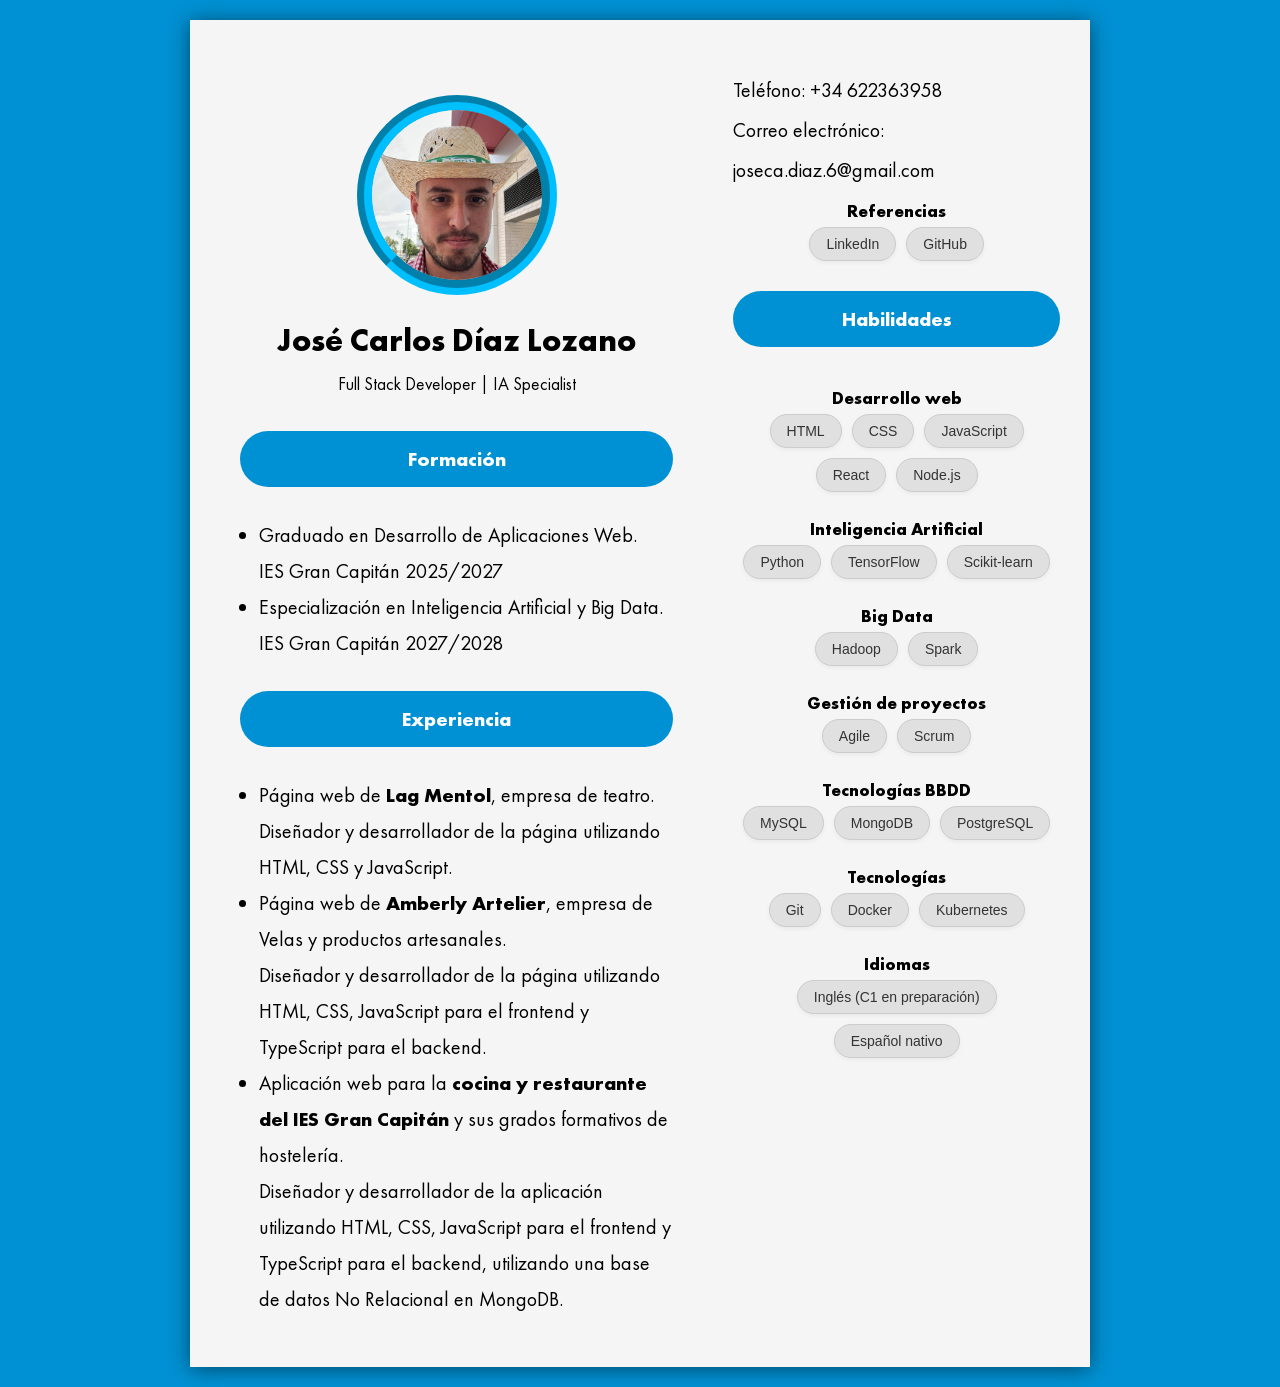
==== index.html @ 6bebbe93 "ahora es index html" ====
<!DOCTYPE html>
<html lang="es">
<head>
    <meta charset="UTF-8">
    <meta name="viewport" content="width=device-width, initial-scale=1.0">
    <link rel="stylesheet" href="stylecv.css">
    <title>CV Jose Carlos</title>
</head>
<body>
    <div class="container">
        <div class="Izquierda">
            <div class="foto">
                <img src="foto.jpeg" alt="Foto de Jose Carlos">
            </div>
            <div id="nombre">
                <h1>José Carlos Díaz Lozano</h1>
                <p>Full Stack Developer | IA Specialist</p>
            </div>

            <h2>Formación</h2>
            <ul>
                <li>Graduado en Desarrollo de Aplicaciones Web.<br>
                    IES Gran Capitán 2025/2027</li>
                <li>Especialización en Inteligencia Artificial y Big Data.<br>
                    IES Gran Capitán 2027/2028</li>
            </ul>

            <h2>Experiencia</h2>
            <ul>
                <li>Página web de <strong>Lag Mentol</strong>, empresa de teatro.<br>
                    Diseñador y desarrollador de la página utilizando HTML, CSS y JavaScript.</li>
                <li>Página web de <strong>Amberly Artelier</strong>, empresa de Velas y productos artesanales.<br>
                    Diseñador y desarrollador de la página utilizando HTML, CSS, JavaScript para el frontend y TypeScript para el backend.</li>
                <li>Aplicación web para la <strong>cocina y restaurante del IES Gran Capitán</strong> y sus grados formativos de hostelería.<br>
                    Diseñador y desarrollador de la aplicación utilizando HTML, CSS, JavaScript para el frontend y TypeScript para el backend,
                    utilizando una base de datos No Relacional en MongoDB.</li>
            </ul>
        </div>

        <div class="Derecha">
            <div id="referencias">
                <p>Teléfono: +34 622363958</p>
                <p>Correo electrónico: joseca.diaz.6@gmail.com</p>
                <h3>Referencias</h3>
                <ul class="lista-capsulas">
                    <li><a href="https://www.linkedin.com/in/josé-carlos-díaz-lozano-6a3799207/">LinkedIn</a></li>
                    <li><a href="https://github.com/Jockpls">GitHub</a></li>
                </ul>
            </div>

            <h2>Habilidades</h2>
            <h3>Desarrollo web</h3>
            <ul class="lista-capsulas">
                <li>HTML</li>
                <li>CSS</li>
                <li>JavaScript</li>
                <li>React</li>
                <li>Node.js</li>
            </ul>
            <h3>Inteligencia Artificial</h3>
            <ul class="lista-capsulas">
                <li>Python</li>
                <li>TensorFlow</li>
                <li>Scikit-learn</li>
            </ul>
            <h3>Big Data</h3>
            <ul class="lista-capsulas">
                <li>Hadoop</li>
                <li>Spark</li>
            </ul>
            <h3>Gestión de proyectos</h3>
            <ul class="lista-capsulas">
                <li>Agile</li>
                <li>Scrum</li>
            </ul>
            <h3>Tecnologías BBDD</h3>
            <ul class="lista-capsulas">
                <li>MySQL</li>
                <li>MongoDB</li>
                <li>PostgreSQL</li>
            </ul>
            <h3>Tecnologías</h3>
            <ul class="lista-capsulas">
                <li>Git</li>
                <li>Docker</li>
                <li>Kubernetes</li>
            </ul>
            <h3>Idiomas</h3>
            <ul class="lista-capsulas">
                <li>Inglés (C1 en preparación)</li>
                <li>Español nativo</li>
            </ul>
        </div>
    </div>
</body>
</html>
---- stylecv.css ----
@font-face {
    font-family: "FuturaPT";
    src: url("fonts/futura-pt/FuturaPT-Book.ttf") format("truetype");
    font-weight: 500;
    font-style: normal;
}

@font-face {
    font-family: "FuturaPT";
    src: url("fonts/futura-pt/FuturaPT-Bold.ttf") format("truetype");
    font-weight: 650;
    font-style: normal;
}

@font-face {
    font-family: "FuturaPT";
    src: url("fonts/futura-pt/FuturaPT-Light.ttf") format("truetype");
    font-weight: 300;
    font-style: normal;
}

* {
    box-sizing: border-box;
    margin: 0;
    padding: 0;
}

body {
    font-family: "FuturaPT", sans-serif;
    font-weight: 500;
    font-size: 20px;
    background-color: #0091d4;
    min-height: 100vh;
    padding: 20px;
}

.container {
    background-color: #f5f5f5;
    max-width: 900px;
    width: 100%;
    margin: 0 auto;
    min-height: auto;
    padding: 20px;
    box-shadow: 0 2px 20px rgba(0, 0, 0, 0.5);
    display: flex;
    flex-wrap: wrap;
    justify-content: space-between;
    align-items: flex-start;
    gap: 20px;
}

#nombre {
    text-align: center;
}

#nombre h1 {
    font-size: clamp(1.5rem, 4vw, 2rem);
}

#nombre p {
    font-size: clamp(0.95rem, 2.5vw, 1.1rem);
    margin-top: 8px;
}

#referencias h3 {
    font-weight: 700;
    text-align: center;
}

.foto {
    width: min(200px, 60vw);
    height: min(200px, 60vw);
    border-radius: 50%;
    overflow: hidden;
    margin: 25px auto;
    border: 15px groove deepskyblue;
}

.foto img {
    width: 100%;
    height: 100%;
    object-fit: cover;
}

.Izquierda {
    flex: 2 1 320px;
    padding: 30px;
    text-align: left;
}

.Izquierda p,
.Izquierda li {
    line-height: 1.8;
}

.Derecha {
    flex: 1 1 260px;
    padding: 30px 10px;
    text-align: left;
}

.Derecha p {
    line-height: 2;
}

h2 {
    text-align: center;
    background: #0091d4;
    padding: 15px;
    color: #fff;
    margin: 30px 0;
    font-size: clamp(1rem, 2.5vw, 1.25rem);
    border-radius: 50px;
}

h3 {
    text-align: center;
    padding-top: 10px;
    padding-bottom: 5px;
    font-size: clamp(0.95rem, 2vw, 1.1rem);
}

.lista-capsulas {
    list-style-type: none;
    padding: 0;
    margin: 0 0 16px;
    display: flex;
    flex-wrap: wrap;
    gap: 10px;
    justify-content: center;
}

.lista-capsulas li {
    background-color: #e0e0e0;
    color: #333333;
    padding: 8px 16px;
    border-radius: 50px;
    font-family: sans-serif;
    font-size: 14px;
    border: 1px solid #cccccc;
    box-shadow: 0 2px 4px rgba(0, 0, 0, 0.05);
}

.lista-capsulas a {
    color: #333333;
    text-decoration: none;
}

.lista-capsulas a:hover {
    color: #0091d4;
}

ul {
    padding-left: 1.2rem;
}

@media screen and (max-width: 768px) {
    body {
        padding: 12px;
    }

    .container {
        flex-direction: column;
        padding: 16px;
    }

    .Izquierda,
    .Derecha {
        flex: 1 1 100%;
        padding: 16px;
    }

    h2 {
        margin: 20px 0;
        padding: 12px;
    }

    .foto {
        border-width: 10px;
    }
}

@media screen and (max-width: 480px) {
    body {
        font-size: 16px;
        padding: 8px;
    }

    .lista-capsulas li {
        font-size: 12px;
        padding: 6px 12px;
    }
}
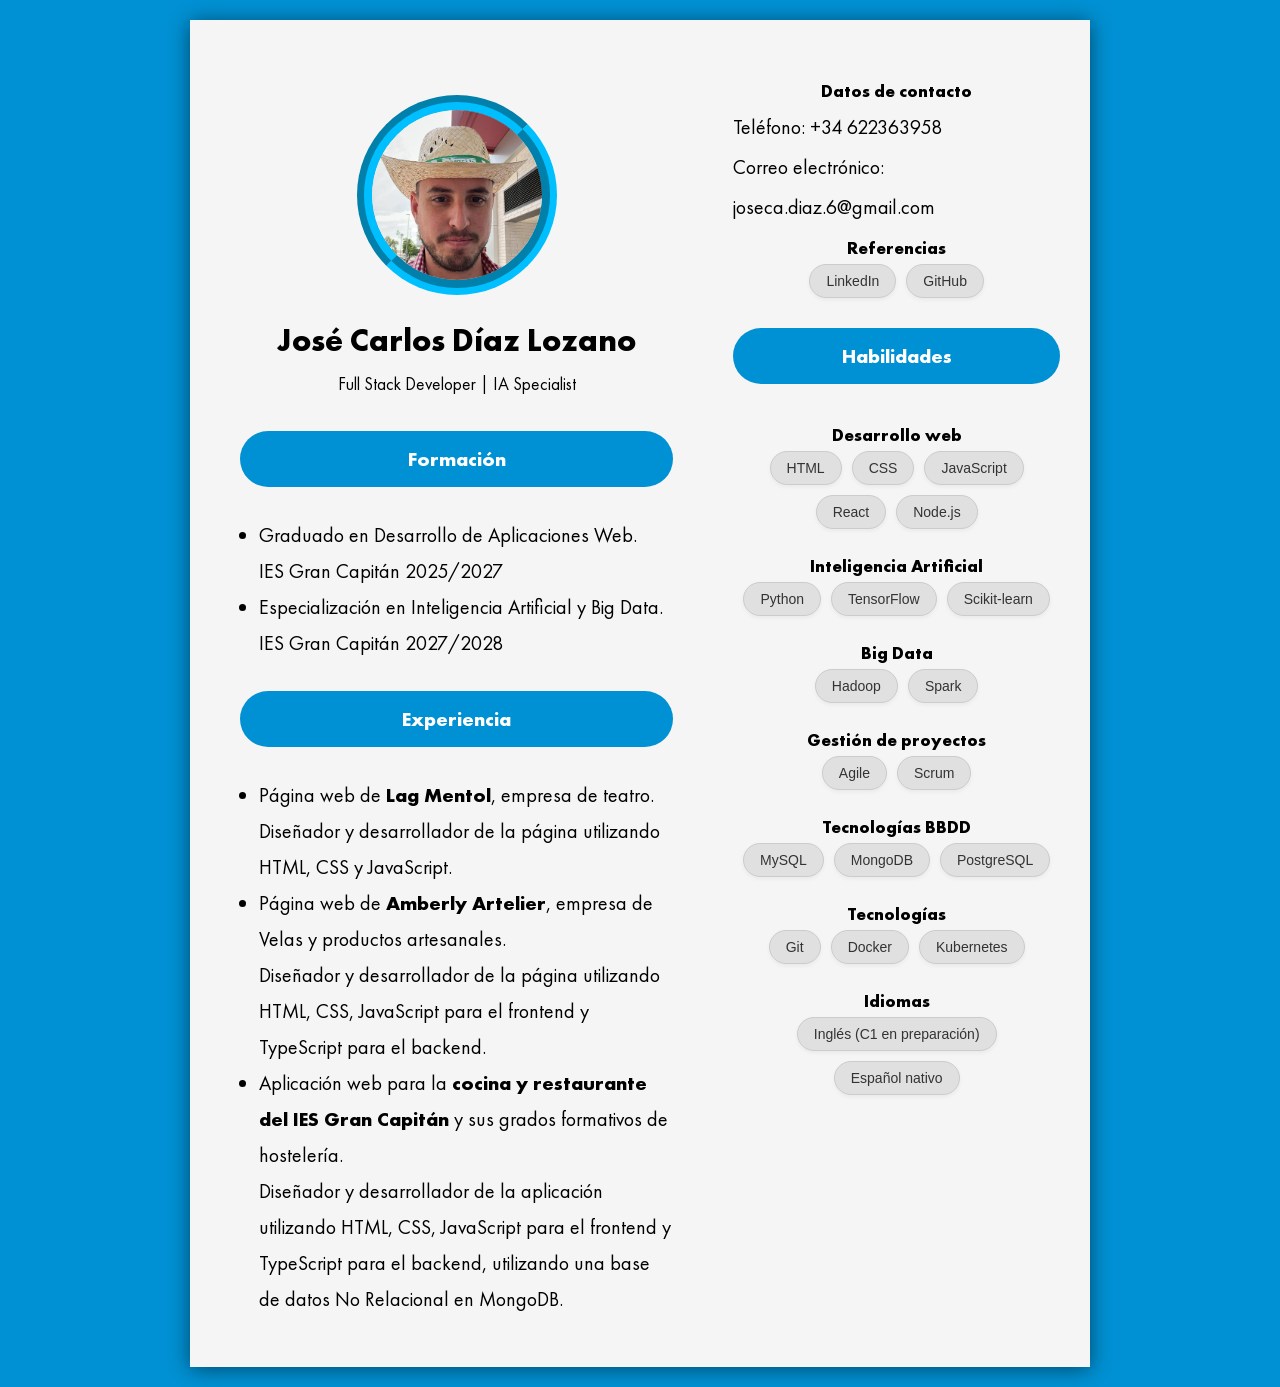
==== commit e94c50cc: "Añadido datos de contacto" ====
--- a/index.html
+++ b/index.html
@@ -39,6 +39,7 @@
 
         <div class="Derecha">
             <div id="referencias">
+                <h3>Datos de contacto</h3>
                 <p>Teléfono: +34 622363958</p>
                 <p>Correo electrónico: joseca.diaz.6@gmail.com</p>
                 <h3>Referencias</h3>
@@ -94,3 +95,4 @@
     </div>
 </body>
 </html>
+
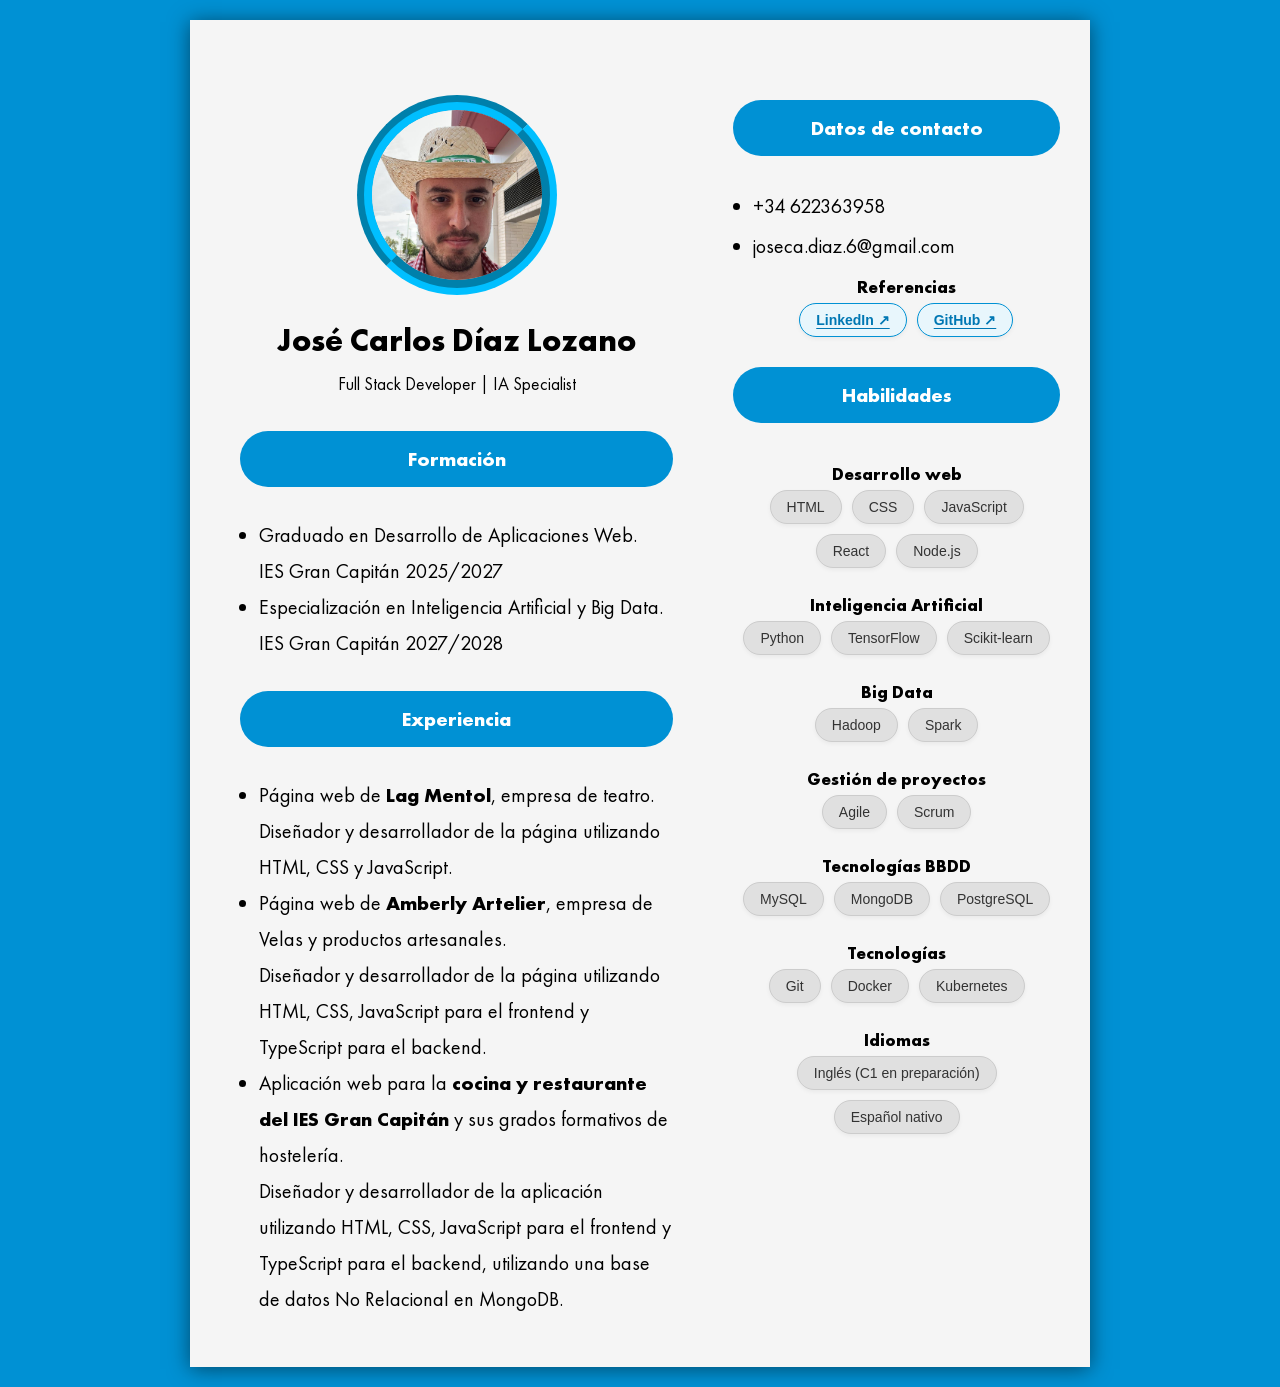
==== commit a45abe32: "Mejora en la visibilidad de los enlaces" ====
--- a/index.html
+++ b/index.html
@@ -39,13 +39,14 @@
 
         <div class="Derecha">
             <div id="referencias">
-                <h3>Datos de contacto</h3>
-                <p>Teléfono: +34 622363958</p>
-                <p>Correo electrónico: joseca.diaz.6@gmail.com</p>
+                <h2>Datos de contacto</h2>
+                <ul>
+                    <li><p>+34 622363958</p></li>
+                    <li><p>joseca.diaz.6@gmail.com</p></li>
                 <h3>Referencias</h3>
-                <ul class="lista-capsulas">
-                    <li><a href="https://www.linkedin.com/in/josé-carlos-díaz-lozano-6a3799207/">LinkedIn</a></li>
-                    <li><a href="https://github.com/Jockpls">GitHub</a></li>
+                <ul class="lista-capsulas lista-enlaces">
+                    <li><a href="https://www.linkedin.com/in/josé-carlos-díaz-lozano-6a3799207/" target="_blank" rel="noopener noreferrer">LinkedIn ↗</a></li>
+                    <li><a href="https://github.com/Jockpls" target="_blank" rel="noopener noreferrer">GitHub ↗</a></li>
                 </ul>
             </div>
 
--- a/stylecv.css
+++ b/stylecv.css
@@ -150,6 +150,30 @@
     color: #0091d4;
 }
 
+.lista-enlaces li {
+    background-color: #e8f6fc;
+    border-color: #0091d4;
+    cursor: pointer;
+    transition: background-color 0.2s, box-shadow 0.2s;
+}
+
+.lista-enlaces a {
+    color: #0077b3;
+    text-decoration: underline;
+    text-underline-offset: 3px;
+    font-weight: 600;
+}
+
+.lista-enlaces li:hover {
+    background-color: #52575a;
+    box-shadow: 0 3px 8px rgba(0, 145, 212, 0.35);
+}
+
+.lista-enlaces li:hover a {
+    color: #fff;
+    text-decoration: none;
+}
+
 ul {
     padding-left: 1.2rem;
 }
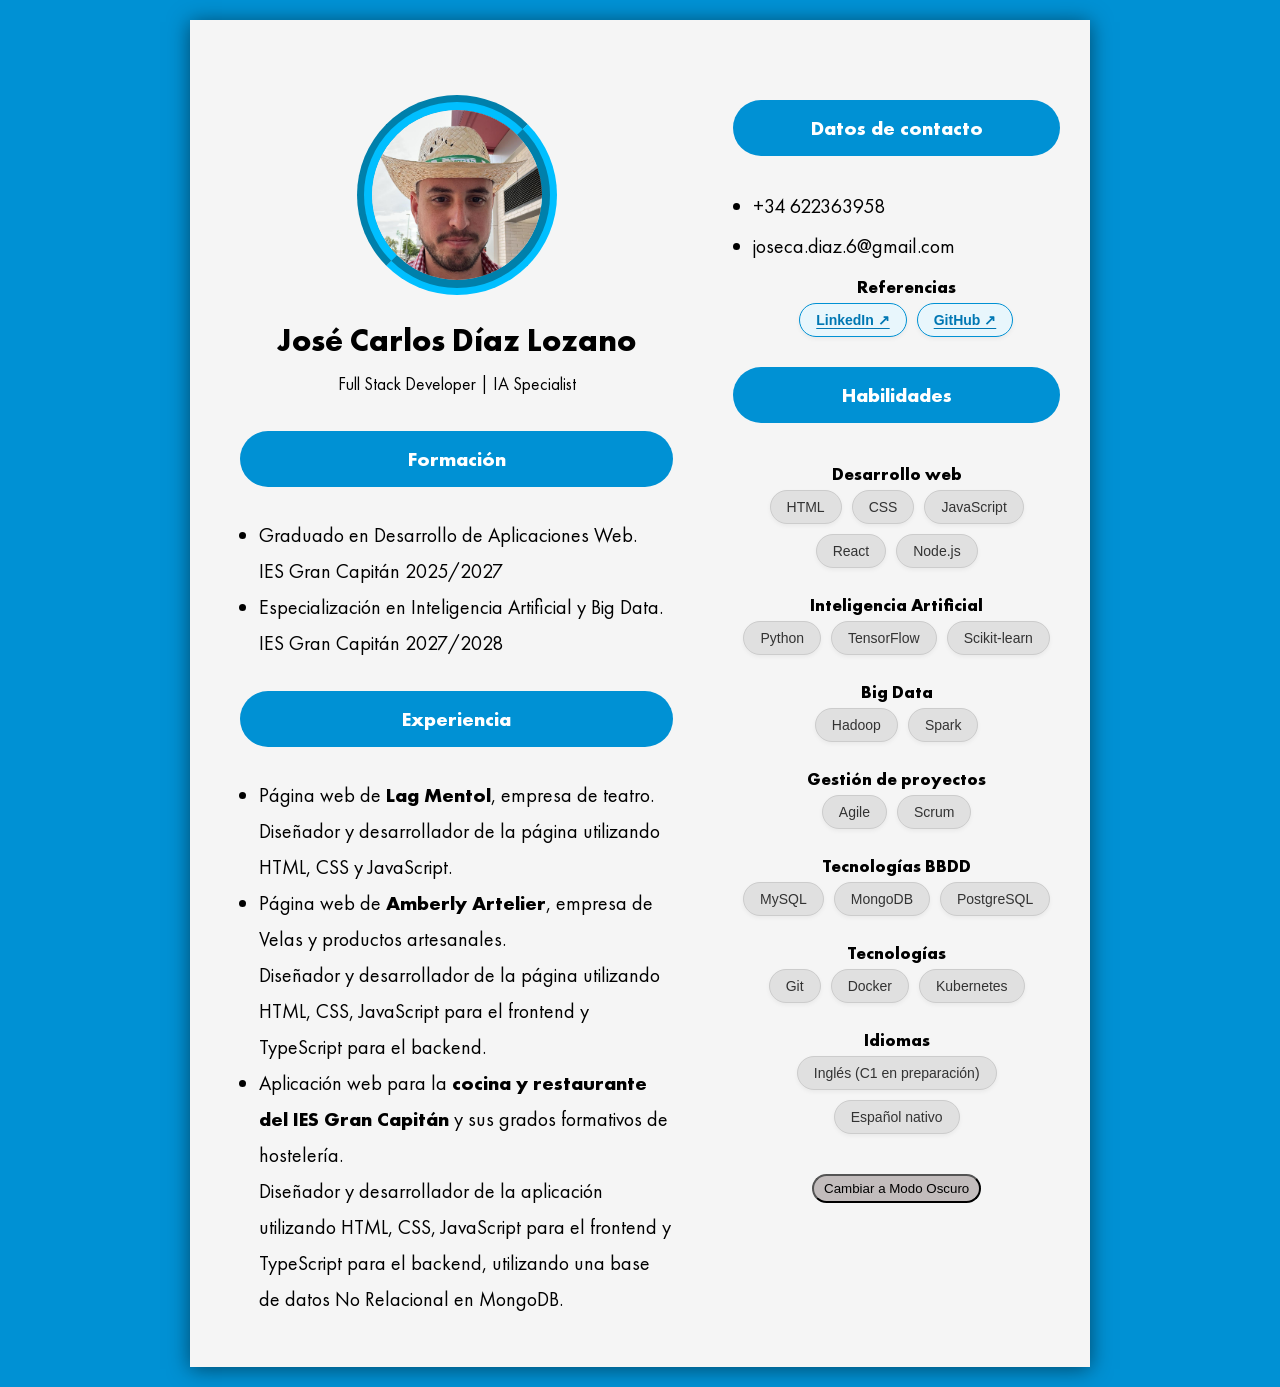
==== commit 376c3ef6: "Cambio de color" ====
--- a/index.html
+++ b/index.html
@@ -4,6 +4,27 @@
     <meta charset="UTF-8">
     <meta name="viewport" content="width=device-width, initial-scale=1.0">
     <link rel="stylesheet" href="stylecv.css">
+    <script>
+        function cambiarColor() {
+            const colorActual = window.getComputedStyle(document.body).backgroundColor;
+
+            if (colorActual === 'rgb(0, 145, 212)') {
+                document.body.style.backgroundColor = '#222222';
+                document.body.style.color = 'white';
+                document.body.style.fontFamily = 'Arial, sans-serif';
+                document.querySelector('.container').style.backgroundColor = '#353434';
+                document.querySelector('.container').style.boxShadow = '0 2px 20px rgba(255, 255, 255, 0.5)';
+                document.getElementById('boton-estilo').textContent = 'Cambiar a Modo Claro';
+            } else {
+                document.body.style.backgroundColor = '#0091d4';
+                document.body.style.color = 'black';
+                document.body.style.fontFamily = "FuturaPT", 'sans-serif';
+                document.querySelector('.container').style.boxShadow = '0 2px 20px rgba(0, 0, 0, 0.5)';
+                document.querySelector('.container').style.backgroundColor = '#f5f5f5';
+                document.getElementById('boton-estilo').textContent = 'Cambiar a Modo Oscuro';
+            }
+        }
+    </script>
     <title>CV Jose Carlos</title>
 </head>
 <body>
@@ -92,6 +113,10 @@
                 <li>Inglés (C1 en preparación)</li>
                 <li>Español nativo</li>
             </ul>
+
+            <div class="boton-container">
+                <button id="boton-estilo" onclick="cambiarColor()">Cambiar a Modo Oscuro</button>
+            </div>
         </div>
     </div>
 </body>
--- a/stylecv.css
+++ b/stylecv.css
@@ -215,3 +215,16 @@
         padding: 6px 12px;
     }
 }
+
+.boton-container {
+    text-align: center;
+    margin-top: 20px;
+}
+
+#boton-estilo {
+    background-color: #c2bcbc;
+    padding: 5px 10px;
+    text-align: center;
+    border-radius: 50px;
+    margin-top: 20px;
+}
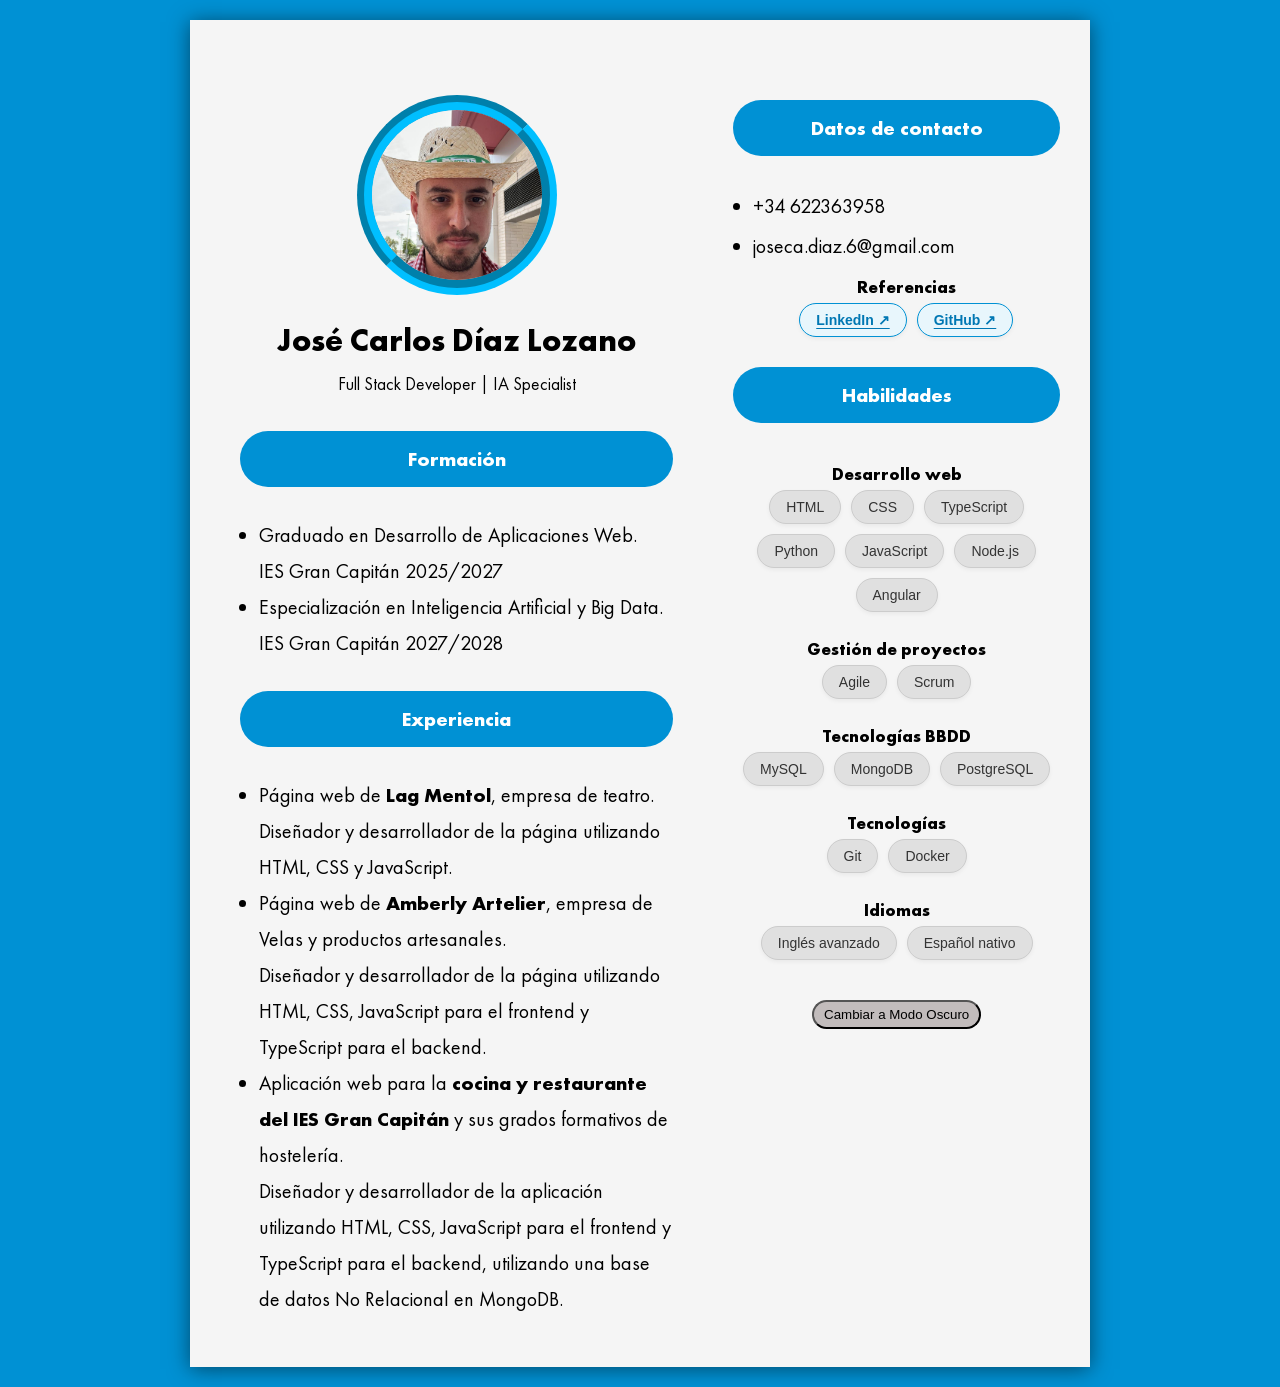
==== commit dbcb8b2e: "Update skills and technologies in index.html Removed several programming languages and technologies " ====
--- a/index.html
+++ b/index.html
@@ -76,20 +76,11 @@
             <ul class="lista-capsulas">
                 <li>HTML</li>
                 <li>CSS</li>
+                <li>TypeScript</li>
+                <li>Python</li>
                 <li>JavaScript</li>
-                <li>React</li>
                 <li>Node.js</li>
-            </ul>
-            <h3>Inteligencia Artificial</h3>
-            <ul class="lista-capsulas">
-                <li>Python</li>
-                <li>TensorFlow</li>
-                <li>Scikit-learn</li>
-            </ul>
-            <h3>Big Data</h3>
-            <ul class="lista-capsulas">
-                <li>Hadoop</li>
-                <li>Spark</li>
+                <li>Angular</li>
             </ul>
             <h3>Gestión de proyectos</h3>
             <ul class="lista-capsulas">
@@ -106,11 +97,10 @@
             <ul class="lista-capsulas">
                 <li>Git</li>
                 <li>Docker</li>
-                <li>Kubernetes</li>
             </ul>
             <h3>Idiomas</h3>
             <ul class="lista-capsulas">
-                <li>Inglés (C1 en preparación)</li>
+                <li>Inglés avanzado</li>
                 <li>Español nativo</li>
             </ul>
 
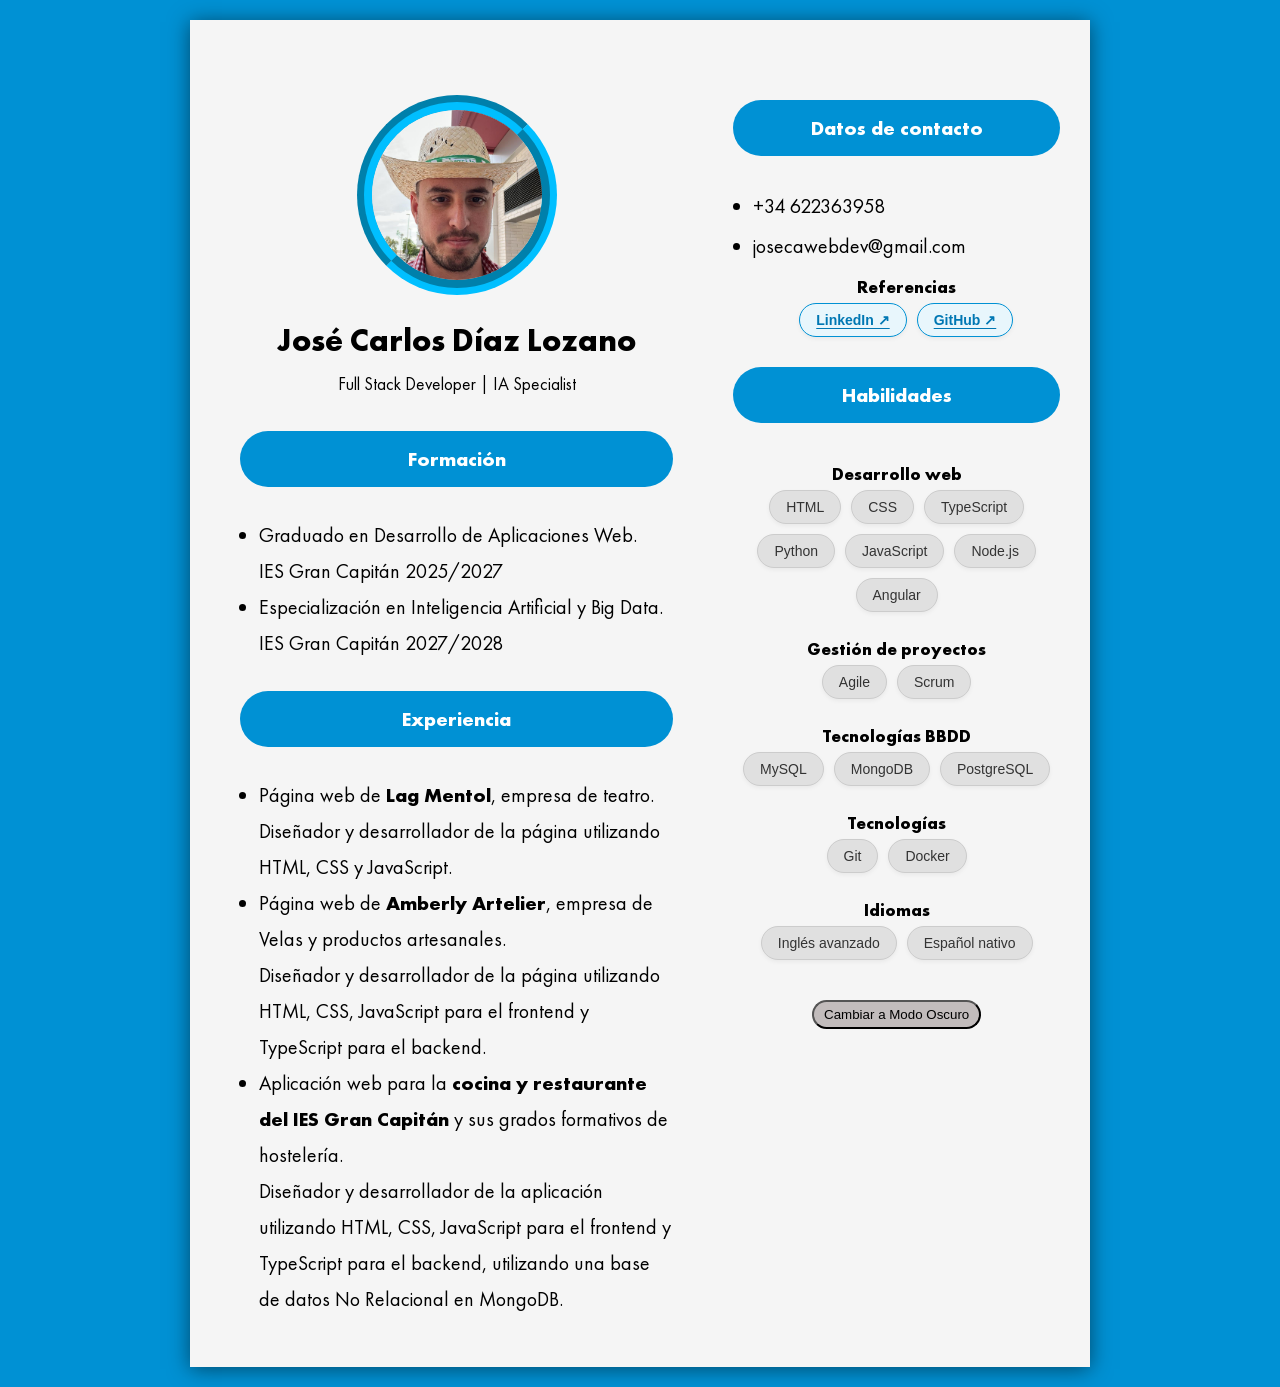
==== commit a3db662d: "Update contact email in index.html" ====
--- a/index.html
+++ b/index.html
@@ -63,7 +63,7 @@
                 <h2>Datos de contacto</h2>
                 <ul>
                     <li><p>+34 622363958</p></li>
-                    <li><p>joseca.diaz.6@gmail.com</p></li>
+                    <li><p>josecawebdev@gmail.com</p></li>
                 <h3>Referencias</h3>
                 <ul class="lista-capsulas lista-enlaces">
                     <li><a href="https://www.linkedin.com/in/josé-carlos-díaz-lozano-6a3799207/" target="_blank" rel="noopener noreferrer">LinkedIn ↗</a></li>
